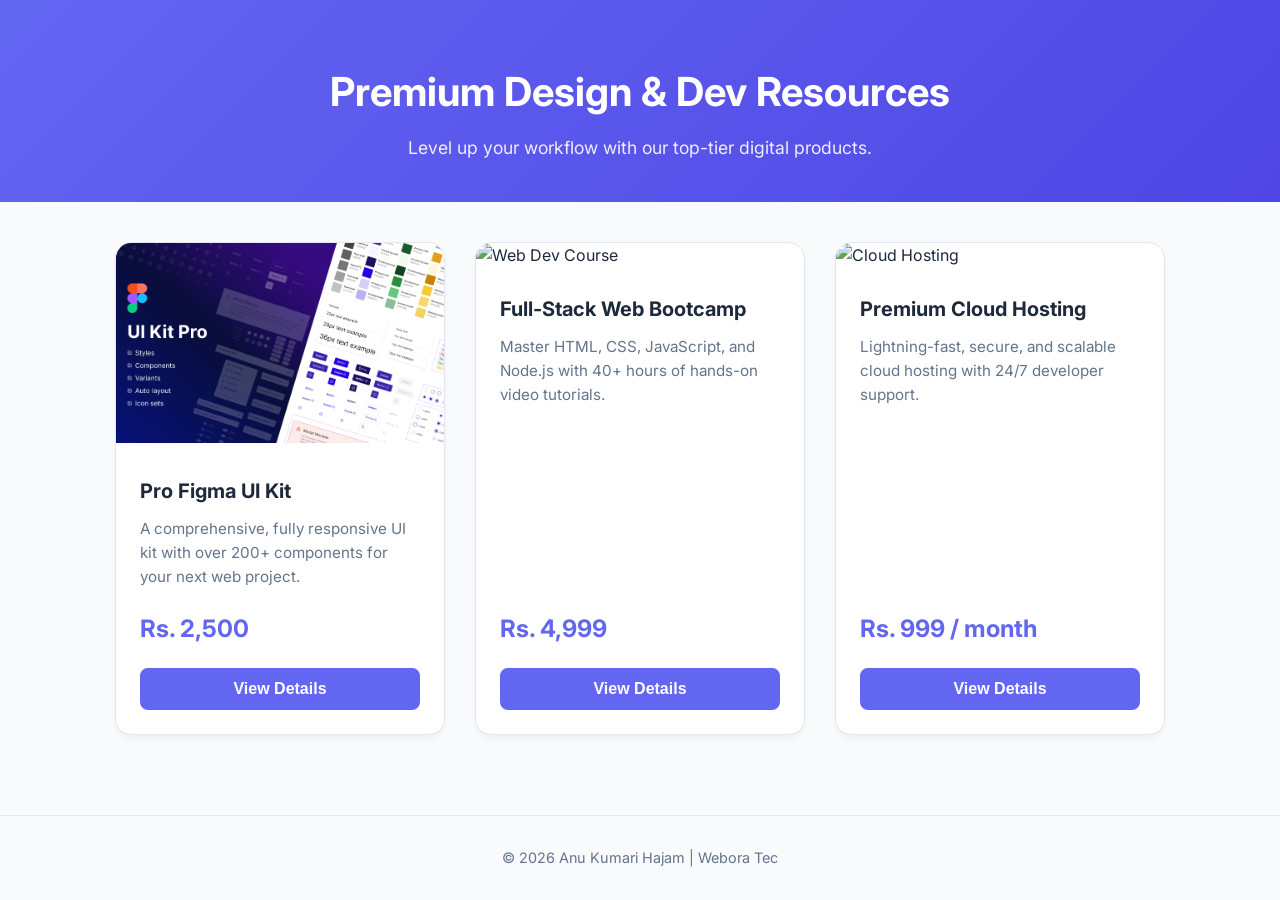
==== Day_02_Task_2_Product_Cards/index.html @ bc543808 "feat: Complete Task 2 - Responsive Product Cards with CSS Grid and Hover Effects" ====
<!DOCTYPE html>
<html lang="en">

<head>
    <meta charset="UTF-8">
    <meta name="viewport" content="width=device-width, initial-scale=1.0">
    <title>Product Cards | Webora Tec Task 2</title>
    <link rel="stylesheet" href="style.css">
    <link href="https://fonts.googleapis.com/css2?family=Inter:wght@400;600;700&display=swap" rel="stylesheet">
</head>

<body>
    <header>
        <h1>Premium Design & Dev Resources</h1>
        <p>Level up your workflow with our top-tier digital products.</p>
    </header>

    <main class="container">
        <div class="cards-grid">
            <!-- Product Card 1 -->
            <div class="product-card">
                <div class="card-image">
                    <!-- FIXED: Removed leading slash from src -->
                    <img src="assets/pro_figma_kit.png" alt="Figma UI Kit">
                </div>
                <div class="card-content">
                    <h3>Pro Figma UI Kit</h3>
                    <p class="description">A comprehensive, fully responsive UI kit with over 200+ components for your
                        next web project.</p>
                    <div class="price">Rs. 2,500</div>
                    <button class="btn-primary">View Details</button>
                </div>
            </div>

            <!-- Product Card 2 -->
            <div class="product-card">
                <div class="card-image">
                    <img src="https://images.unsplash.com/photo-1498050108023-c5249f4df085?w=500&auto=format&fit=crop&q=60"
                        alt="Web Dev Course">
                </div>
                <div class="card-content">
                    <h3>Full-Stack Web Bootcamp</h3>
                    <p class="description">Master HTML, CSS, JavaScript, and Node.js with 40+ hours of hands-on video
                        tutorials.</p>
                    <div class="price">Rs. 4,999</div>
                    <button class="btn-primary">View Details</button>
                </div>
            </div>

            <!-- Product Card 3 -->
            <div class="product-card">
                <div class="card-image">
                    <img src="https://images.unsplash.com/photo-1558494949-ef010cbdcc31?w=500&auto=format&fit=crop&q=60"
                        alt="Cloud Hosting">
                </div>
                <div class="card-content">
                    <h3>Premium Cloud Hosting</h3>
                    <p class="description">Lightning-fast, secure, and scalable cloud hosting with 24/7 developer
                        support.</p>
                    <div class="price">Rs. 999 / month</div>
                    <button class="btn-primary">View Details</button>
                </div>
            </div>
        </div>
    </main>

    <footer>
        <p>&copy; 2026 Anu Kumari Hajam | Webora Tec</p>
    </footer>
</body>

</html>
---- Day_02_Task_2_Product_Cards/style.css ----
:root {
    --primary-color: #6366f1;
    --primary-hover: #4f46e5;
    --bg-color: #f8fafc;
    --card-bg: #ffffff;
    --text-color: #1e293b;
    --text-light: #64748b;
}

* {
    margin: 0;
    padding: 0;
    box-sizing: border-box;
}

body {
    font-family: 'Inter', sans-serif;
    background-color: var(--bg-color);
    color: var(--text-color);
    line-height: 1.6;
}

header {
    text-align: center;
    padding: 60px 20px 40px;
    background: linear-gradient(135deg, var(--primary-color), var(--primary-hover));
    color: white;
}

header h1 {
    font-size: 2.5rem;
    margin-bottom: 10px;
}

header p {
    font-size: 1.1rem;
    opacity: 0.9;
}

.container {
    max-width: 1200px;
    margin: 0 auto;
    padding: 40px 20px;
}

.cards-grid {
    display: grid;
    grid-template-columns: repeat(auto-fit, minmax(300px, 1fr));
    gap: 30px;
    max-width: 1050px;
    margin: 0 auto;    
}

.product-card {
    background-color: var(--card-bg);
    border-radius: 16px;
    overflow: hidden;
    box-shadow: 0 4px 6px -1px rgba(0, 0, 0, 0.05);
    border: 1px solid #e2e8f0;
    transition: transform 0.3s ease, box-shadow 0.3s ease;
    display: flex;
    flex-direction: column;
}

.product-card:hover {
    transform: translateY(-8px);
    box-shadow: 0 20px 25px -5px rgba(0, 0, 0, 0.1), 0 10px 10px -5px rgba(0, 0, 0, 0.04);
}

.card-image {
    overflow: hidden;
}

.card-image img {
    width: 100%;
    height: 200px;
    object-fit: cover;
    transition: transform 0.3s ease;
}

.product-card:hover .card-image img {
    transform: scale(1.05);
}

.card-content {
    padding: 24px;
    display: flex;
    flex-direction: column;
    flex-grow: 1;
}

.card-content h3 {
    font-size: 1.25rem;
    margin-bottom: 10px;
    color: var(--text-color);
}

.description {
    color: var(--text-light);
    font-size: 0.95rem;
    margin-bottom: 20px;
    flex-grow: 1;
}

.price {
    font-size: 1.5rem;
    font-weight: 700;
    color: var(--primary-color);
    margin-bottom: 20px;
}

.btn-primary {
    width: 100%;
    padding: 12px;
    background-color: var(--primary-color);
    color: white;
    border: none;
    border-radius: 8px;
    font-size: 1rem;
    font-weight: 600;
    cursor: pointer;
    transition: background-color 0.3s ease, transform 0.1s ease;
}

.btn-primary:hover {
    background-color: var(--primary-hover);
}

.btn-primary:active {
    transform: scale(0.98);
}

footer {
    text-align: center;
    padding: 30px;
    color: var(--text-light);
    font-size: 0.9rem;
    border-top: 1px solid #e2e8f0;
    margin-top: 40px;
}

@media (max-width: 992px) {
    .cards-grid {
        grid-template-columns: repeat(2, 1fr);
    }
}

@media (max-width: 480px) {
    header h1 {
        font-size: 1.8rem;
    }
    .cards-grid {
        grid-template-columns: 1fr;
    }
}
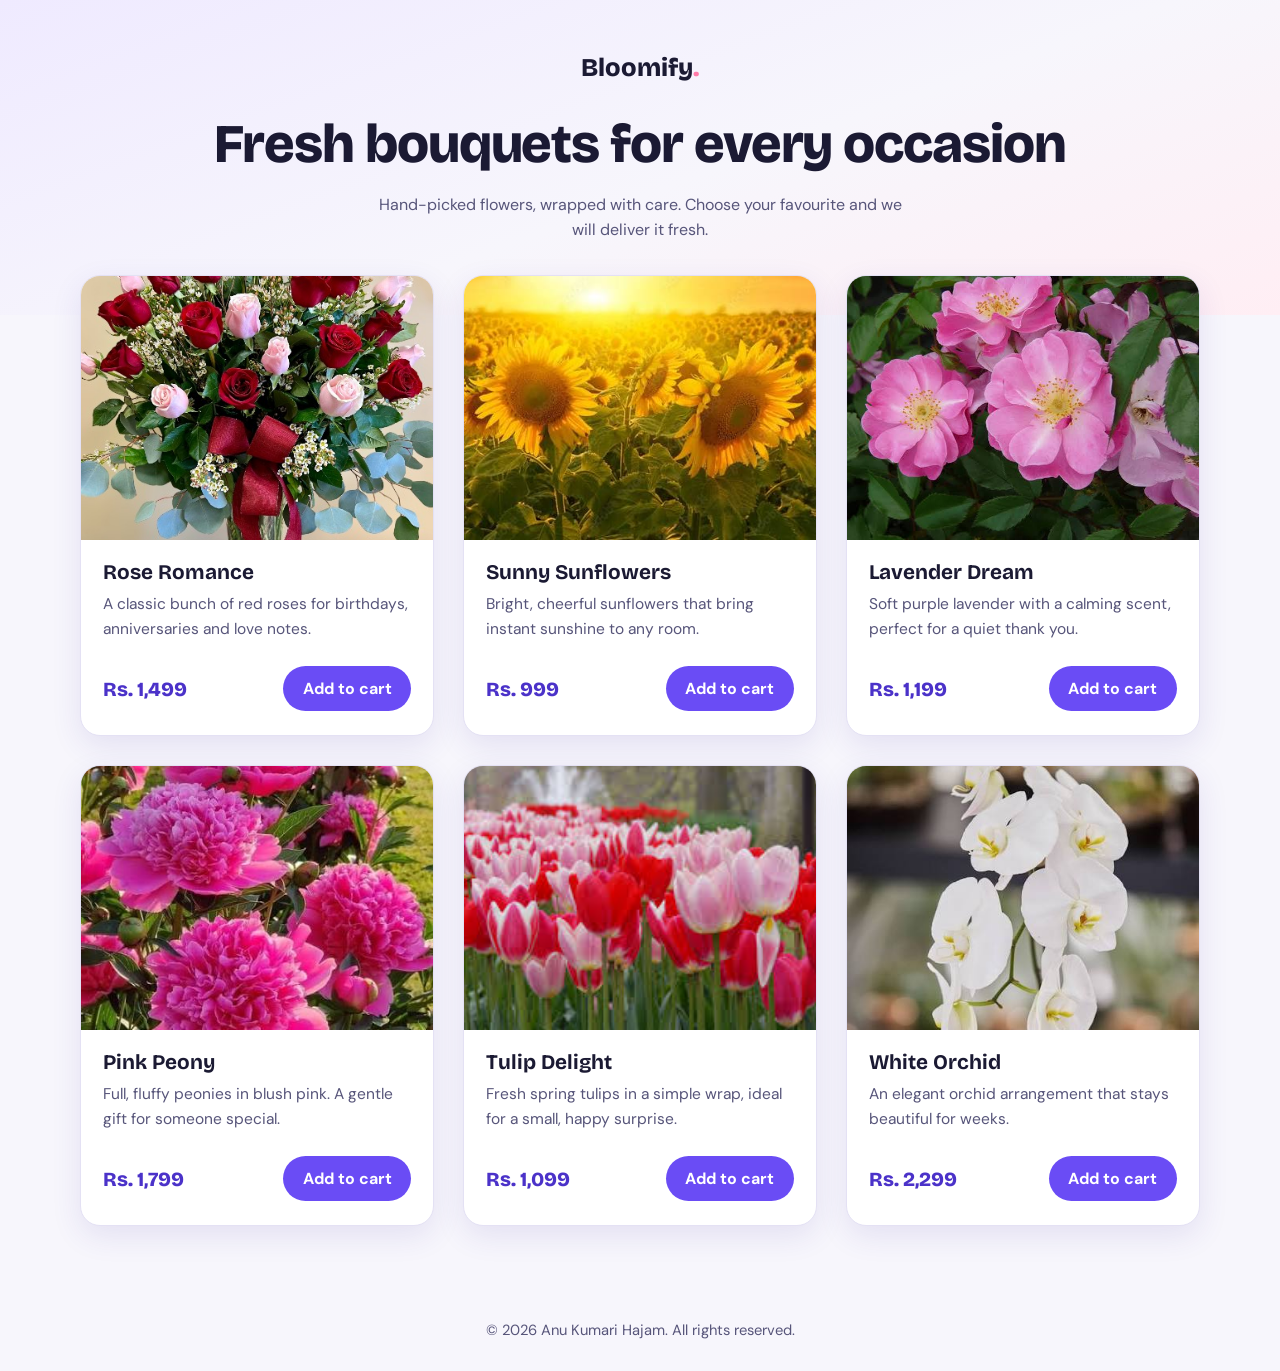
==== commit 53d7cd5b: "Task 2: product cards page" ====
--- a/Day_02_Task_2_Product_Cards/index.html
+++ b/Day_02_Task_2_Product_Cards/index.html
@@ -1,72 +1,106 @@
 <!DOCTYPE html>
 <html lang="en">
+<head>
+  <meta charset="UTF-8">
+  <meta name="viewport" content="width=device-width, initial-scale=1">
+  <title>Bloomify | Fresh Flower Bouquets</title>
+  <meta name="description" content="A product cards page showing six flower bouquets with price and description.">
+  <link rel="preconnect" href="https://fonts.googleapis.com">
+  <link rel="preconnect" href="https://fonts.gstatic.com" crossorigin>
+  <link href="https://fonts.googleapis.com/css2?family=Bricolage+Grotesque:wght@500;700;800&family=DM+Sans:wght@400;500;700&display=swap" rel="stylesheet">
+  <link rel="stylesheet" href="style.css">
+</head>
+<body>
 
-<head>
-    <meta charset="UTF-8">
-    <meta name="viewport" content="width=device-width, initial-scale=1.0">
-    <title>Product Cards | Webora Tec Task 2</title>
-    <link rel="stylesheet" href="style.css">
-    <link href="https://fonts.googleapis.com/css2?family=Inter:wght@400;600;700&display=swap" rel="stylesheet">
-</head>
+  <header class="page-header">
+    <div class="container">
+      <a href="#" class="logo">Bloomify<span>.</span></a>
+      <h1>Fresh bouquets for every occasion</h1>
+      <p>Hand-picked flowers, wrapped with care. Choose your favourite and we will deliver it fresh.</p>
+    </div>
+  </header>
 
-<body>
-    <header>
-        <h1>Premium Design & Dev Resources</h1>
-        <p>Level up your workflow with our top-tier digital products.</p>
-    </header>
+  <main class="container">
+    <section class="cards" aria-label="Products">
 
-    <main class="container">
-        <div class="cards-grid">
-            <!-- Product Card 1 -->
-            <div class="product-card">
-                <div class="card-image">
-                    <!-- FIXED: Removed leading slash from src -->
-                    <img src="assets/pro_figma_kit.png" alt="Figma UI Kit">
-                </div>
-                <div class="card-content">
-                    <h3>Pro Figma UI Kit</h3>
-                    <p class="description">A comprehensive, fully responsive UI kit with over 200+ components for your
-                        next web project.</p>
-                    <div class="price">Rs. 2,500</div>
-                    <button class="btn-primary">View Details</button>
-                </div>
-            </div>
+      <article class="card">
+        <div class="card-img"><img src="assets/rose-romance.jpeg" alt="Red rose bouquet"></div>
+        <div class="card-body">
+          <h2>Rose Romance</h2>
+          <p>A classic bunch of red roses for birthdays, anniversaries and love notes.</p>
+          <div class="card-foot">
+            <span class="price">Rs. 1,499</span>
+            <button class="btn" type="button">Add to cart</button>
+          </div>
+        </div>
+      </article>
 
-            <!-- Product Card 2 -->
-            <div class="product-card">
-                <div class="card-image">
-                    <img src="https://images.unsplash.com/photo-1498050108023-c5249f4df085?w=500&auto=format&fit=crop&q=60"
-                        alt="Web Dev Course">
-                </div>
-                <div class="card-content">
-                    <h3>Full-Stack Web Bootcamp</h3>
-                    <p class="description">Master HTML, CSS, JavaScript, and Node.js with 40+ hours of hands-on video
-                        tutorials.</p>
-                    <div class="price">Rs. 4,999</div>
-                    <button class="btn-primary">View Details</button>
-                </div>
-            </div>
+      <article class="card">
+        <div class="card-img"><img src="assets/sunny-sunflowers.jpg" alt="Sunflower bouquet"></div>
+        <div class="card-body">
+          <h2>Sunny Sunflowers</h2>
+          <p>Bright, cheerful sunflowers that bring instant sunshine to any room.</p>
+          <div class="card-foot">
+            <span class="price">Rs. 999</span>
+            <button class="btn" type="button">Add to cart</button>
+          </div>
+        </div>
+      </article>
 
-            <!-- Product Card 3 -->
-            <div class="product-card">
-                <div class="card-image">
-                    <img src="https://images.unsplash.com/photo-1558494949-ef010cbdcc31?w=500&auto=format&fit=crop&q=60"
-                        alt="Cloud Hosting">
-                </div>
-                <div class="card-content">
-                    <h3>Premium Cloud Hosting</h3>
-                    <p class="description">Lightning-fast, secure, and scalable cloud hosting with 24/7 developer
-                        support.</p>
-                    <div class="price">Rs. 999 / month</div>
-                    <button class="btn-primary">View Details</button>
-                </div>
-            </div>
+      <article class="card">
+        <div class="card-img"><img src="assets/lavender-dream.jpg" alt="Lavender bouquet"></div>
+        <div class="card-body">
+          <h2>Lavender Dream</h2>
+          <p>Soft purple lavender with a calming scent, perfect for a quiet thank you.</p>
+          <div class="card-foot">
+            <span class="price">Rs. 1,199</span>
+            <button class="btn" type="button">Add to cart</button>
+          </div>
         </div>
-    </main>
+      </article>
 
-    <footer>
-        <p>&copy; 2026 Anu Kumari Hajam | Webora Tec</p>
-    </footer>
+      <article class="card">
+        <div class="card-img"><img src="assets/pink-peony.jpg" alt="Pink peony bouquet"></div>
+        <div class="card-body">
+          <h2>Pink Peony</h2>
+          <p>Full, fluffy peonies in blush pink. A gentle gift for someone special.</p>
+          <div class="card-foot">
+            <span class="price">Rs. 1,799</span>
+            <button class="btn" type="button">Add to cart</button>
+          </div>
+        </div>
+      </article>
+
+      <article class="card">
+        <div class="card-img"><img src="assets/tulip-delight.jpg" alt="Tulip bouquet"></div>
+        <div class="card-body">
+          <h2>Tulip Delight</h2>
+          <p>Fresh spring tulips in a simple wrap, ideal for a small, happy surprise.</p>
+          <div class="card-foot">
+            <span class="price">Rs. 1,099</span>
+            <button class="btn" type="button">Add to cart</button>
+          </div>
+        </div>
+      </article>
+
+      <article class="card">
+        <div class="card-img"><img src="assets/white-orchid.jpg" alt="White orchid arrangement"></div>
+        <div class="card-body">
+          <h2>White Orchid</h2>
+          <p>An elegant orchid arrangement that stays beautiful for weeks.</p>
+          <div class="card-foot">
+            <span class="price">Rs. 2,299</span>
+            <button class="btn" type="button">Add to cart</button>
+          </div>
+        </div>
+      </article>
+
+    </section>
+  </main>
+
+  <footer class="site-footer">
+    <p>&copy; 2026 Anu Kumari Hajam. All rights reserved.</p>
+  </footer>
+
 </body>
-
 </html>
--- a/Day_02_Task_2_Product_Cards/style.css
+++ b/Day_02_Task_2_Product_Cards/style.css
@@ -1,155 +1,152 @@
+/* ===== Design tokens ===== */
 :root {
-    --primary-color: #6366f1;
-    --primary-hover: #4f46e5;
-    --bg-color: #f8fafc;
-    --card-bg: #ffffff;
-    --text-color: #1e293b;
-    --text-light: #64748b;
+  --ink: #1b1a33;
+  --ink-soft: #57557a;
+  --bg: #f7f6fc;
+  --surface: #ffffff;
+  --violet: #6a4cf5;
+  --violet-dark: #4b32c9;
+  --rose: #ff7aa8;
+  --line: #e4e1f4;
+  --font-head: "Bricolage Grotesque", "Segoe UI", system-ui, sans-serif;
+  --font-body: "DM Sans", "Segoe UI", system-ui, sans-serif;
 }
 
-* {
-    margin: 0;
-    padding: 0;
-    box-sizing: border-box;
+*, *::before, *::after { box-sizing: border-box; }
+
+body {
+  margin: 0;
+  font-family: var(--font-body);
+  line-height: 1.6;
+  color: var(--ink);
+  background: var(--bg);
 }
 
-body {
-    font-family: 'Inter', sans-serif;
-    background-color: var(--bg-color);
-    color: var(--text-color);
-    line-height: 1.6;
+h1, h2 { font-family: var(--font-head); line-height: 1.15; margin: 0; }
+p { margin: 0; }
+
+.container { width: min(1120px, 100% - 2.5rem); margin-inline: auto; }
+
+/* ===== Page header ===== */
+.page-header {
+  padding: 3rem 0 4.5rem;
+  text-align: center;
+  background: linear-gradient(160deg, #efeaff 0%, #f7f6fc 55%, #ffeef4 100%);
 }
 
-header {
-    text-align: center;
-    padding: 60px 20px 40px;
-    background: linear-gradient(135deg, var(--primary-color), var(--primary-hover));
-    color: white;
+.logo {
+  display: inline-block;
+  margin-bottom: 1.5rem;
+  font-family: var(--font-head);
+  font-size: 1.6rem;
+  font-weight: 800;
+  text-decoration: none;
+  color: var(--ink);
+}
+.logo span { color: var(--rose); }
+
+.page-header h1 {
+  font-size: clamp(2rem, 5vw, 3.4rem);
+  font-weight: 800;
+  letter-spacing: -0.02em;
+}
+.page-header p {
+  max-width: 50ch;
+  margin: 1rem auto 0;
+  color: var(--ink-soft);
 }
 
-header h1 {
-    font-size: 2.5rem;
-    margin-bottom: 10px;
+/* ===== Cards grid ===== */
+.cards {
+  display: grid;
+  grid-template-columns: repeat(auto-fit, minmax(260px, 1fr));
+  gap: 1.8rem;
+  margin: -2.5rem auto 4rem;
 }
 
-header p {
-    font-size: 1.1rem;
-    opacity: 0.9;
+.card {
+  display: flex;
+  flex-direction: column;
+  overflow: hidden;
+  background: var(--surface);
+  border: 1px solid var(--line);
+  border-radius: 20px;
+  box-shadow: 0 10px 30px rgba(60, 40, 160, 0.10);
+  transition: transform 0.3s, box-shadow 0.3s, border-color 0.3s;
+}
+.card:hover {
+  transform: translateY(-8px);
+  border-color: var(--violet);
+  box-shadow: 0 20px 45px rgba(106, 76, 245, 0.25);
 }
 
-.container {
-    max-width: 1200px;
-    margin: 0 auto;
-    padding: 40px 20px;
+.card-img { overflow: hidden; aspect-ratio: 4 / 3; }
+.card-img img {
+  display: block;
+  width: 100%;
+  height: 100%;
+  object-fit: cover;
+  transition: transform 0.5s;
 }
+.card:hover .card-img img { transform: scale(1.08); }
 
-.cards-grid {
-    display: grid;
-    grid-template-columns: repeat(auto-fit, minmax(300px, 1fr));
-    gap: 30px;
-    max-width: 1050px;
-    margin: 0 auto;    
+.card-body {
+  display: flex;
+  flex: 1;
+  flex-direction: column;
+  gap: 0.5rem;
+  padding: 1.3rem 1.4rem 1.5rem;
 }
+.card-body h2 { font-size: 1.3rem; }
+.card-body p { color: var(--ink-soft); font-size: 0.97rem; }
 
-.product-card {
-    background-color: var(--card-bg);
-    border-radius: 16px;
-    overflow: hidden;
-    box-shadow: 0 4px 6px -1px rgba(0, 0, 0, 0.05);
-    border: 1px solid #e2e8f0;
-    transition: transform 0.3s ease, box-shadow 0.3s ease;
-    display: flex;
-    flex-direction: column;
-}
-
-.product-card:hover {
-    transform: translateY(-8px);
-    box-shadow: 0 20px 25px -5px rgba(0, 0, 0, 0.1), 0 10px 10px -5px rgba(0, 0, 0, 0.04);
-}
-
-.card-image {
-    overflow: hidden;
-}
-
-.card-image img {
-    width: 100%;
-    height: 200px;
-    object-fit: cover;
-    transition: transform 0.3s ease;
-}
-
-.product-card:hover .card-image img {
-    transform: scale(1.05);
-}
-
-.card-content {
-    padding: 24px;
-    display: flex;
-    flex-direction: column;
-    flex-grow: 1;
-}
-
-.card-content h3 {
-    font-size: 1.25rem;
-    margin-bottom: 10px;
-    color: var(--text-color);
-}
-
-.description {
-    color: var(--text-light);
-    font-size: 0.95rem;
-    margin-bottom: 20px;
-    flex-grow: 1;
+.card-foot {
+  display: flex;
+  align-items: center;
+  justify-content: space-between;
+  gap: 1rem;
+  margin-top: auto;
+  padding-top: 1rem;
 }
 
 .price {
-    font-size: 1.5rem;
-    font-weight: 700;
-    color: var(--primary-color);
-    margin-bottom: 20px;
+  font-family: var(--font-head);
+  font-size: 1.25rem;
+  font-weight: 800;
+  color: var(--violet-dark);
 }
 
-.btn-primary {
-    width: 100%;
-    padding: 12px;
-    background-color: var(--primary-color);
-    color: white;
-    border: none;
-    border-radius: 8px;
-    font-size: 1rem;
-    font-weight: 600;
-    cursor: pointer;
-    transition: background-color 0.3s ease, transform 0.1s ease;
+.btn {
+  padding: 0.6rem 1.2rem;
+  border: 0;
+  border-radius: 999px;
+  font: inherit;
+  font-weight: 700;
+  color: #fff;
+  background: var(--violet);
+  cursor: pointer;
+  transition: background 0.2s, transform 0.2s, box-shadow 0.2s;
+}
+.btn:hover {
+  background: var(--rose);
+  transform: translateY(-2px);
+  box-shadow: 0 8px 18px rgba(255, 122, 168, 0.45);
+}
+.btn:focus-visible { outline: 3px solid var(--rose); outline-offset: 3px; }
+
+.site-footer {
+  padding: 1.8rem 0;
+  text-align: center;
+  font-size: 0.92rem;
+  color: var(--ink-soft);
 }
 
-.btn-primary:hover {
-    background-color: var(--primary-hover);
+/* ===== Responsive ===== */
+@media (max-width: 640px) {
+  .page-header { padding: 2rem 0 4rem; }
+  .cards { grid-template-columns: 1fr; }
 }
 
-.btn-primary:active {
-    transform: scale(0.98);
-}
-
-footer {
-    text-align: center;
-    padding: 30px;
-    color: var(--text-light);
-    font-size: 0.9rem;
-    border-top: 1px solid #e2e8f0;
-    margin-top: 40px;
-}
-
-@media (max-width: 992px) {
-    .cards-grid {
-        grid-template-columns: repeat(2, 1fr);
-    }
-}
-
-@media (max-width: 480px) {
-    header h1 {
-        font-size: 1.8rem;
-    }
-    .cards-grid {
-        grid-template-columns: 1fr;
-    }
+@media (prefers-reduced-motion: reduce) {
+  * { transition: none !important; }
 }
